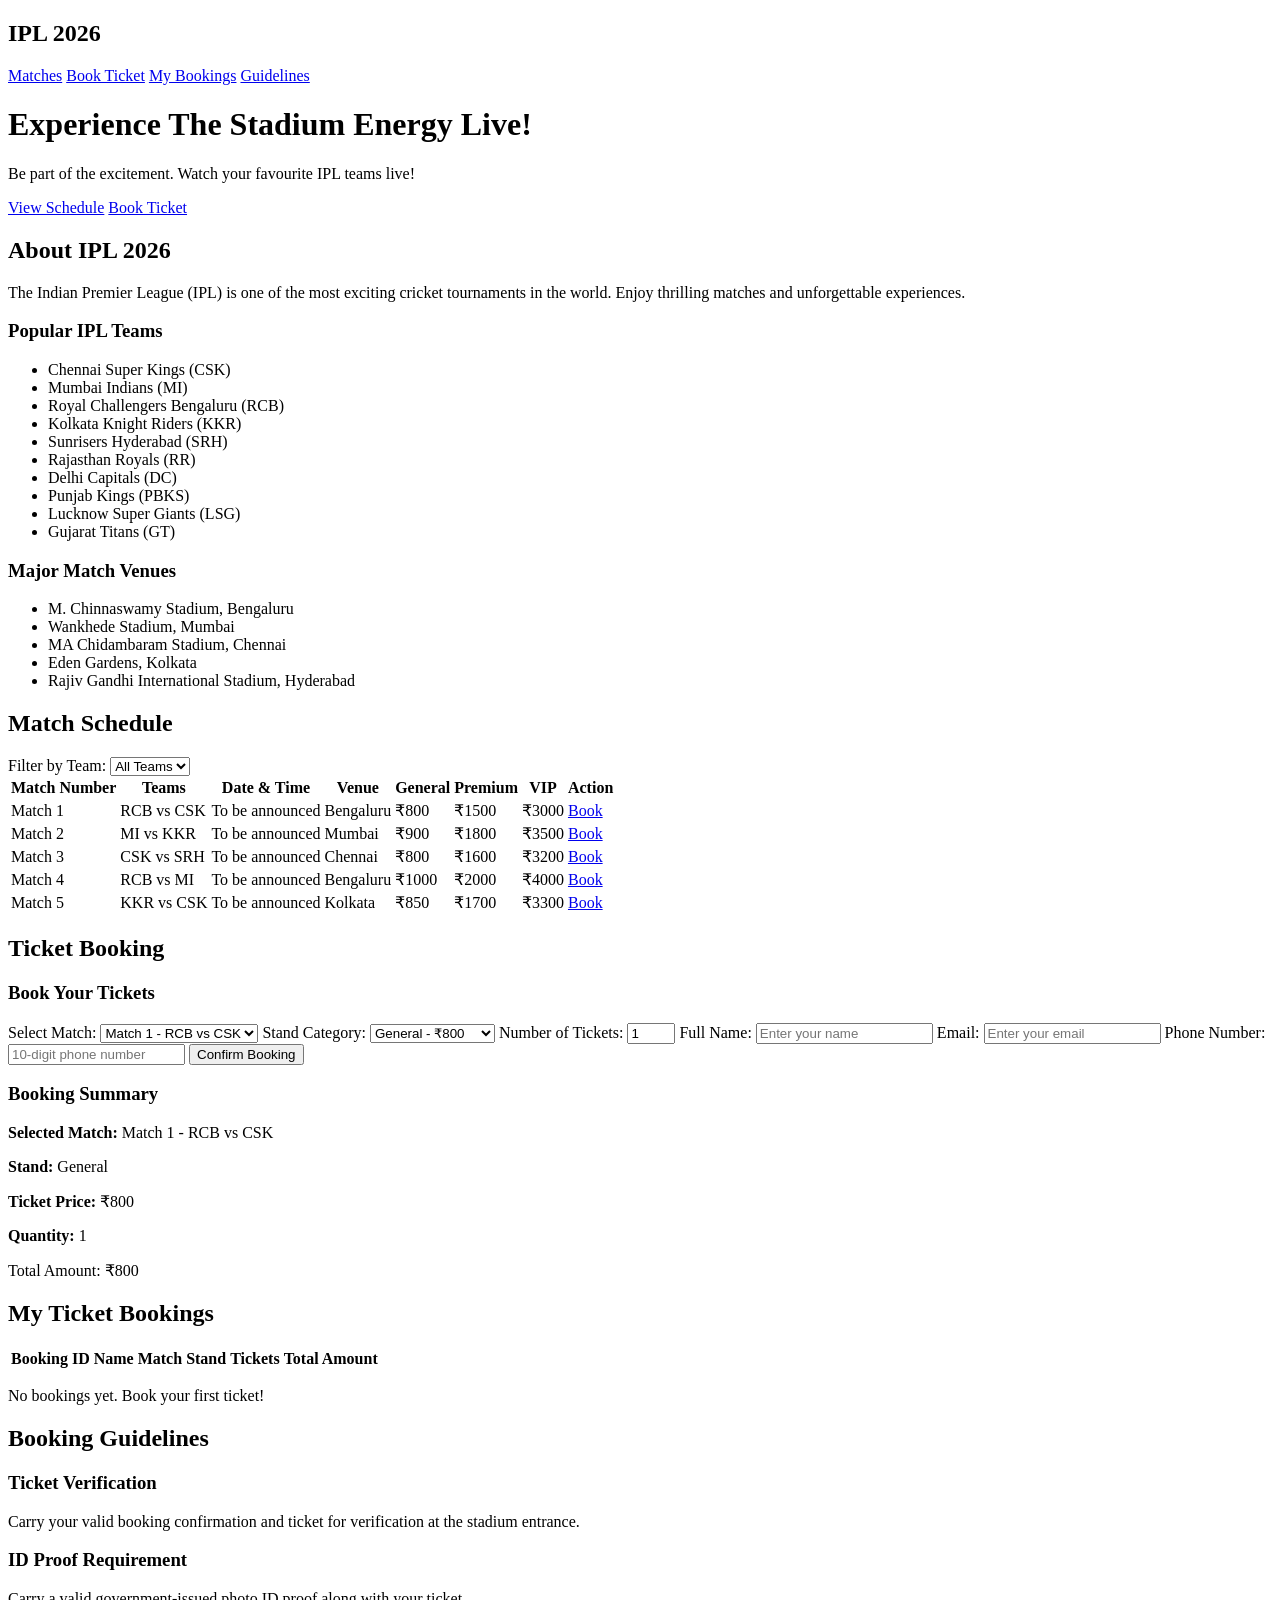
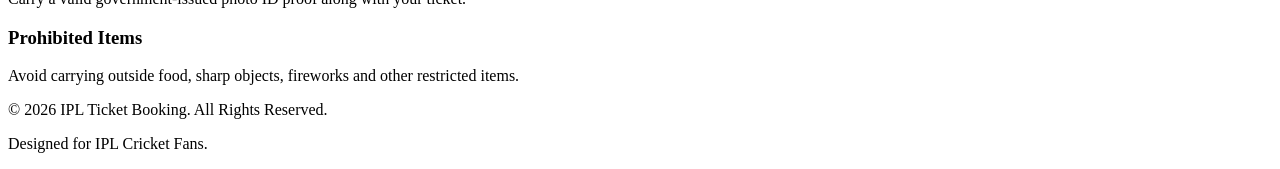
==== index.html @ 73e400c8 "Add index.html." ====
<!DOCTYPE html>
<html lang="en">

<head>
    <meta charset="UTF-8">
    <meta name="viewport" content="width=device-width, initial-scale=1.0">
    <title>IPL Ticket Booking</title>

    <link rel="stylesheet" href="style.css">
</head>

<body>

    <!-- Navigation Bar -->
    <nav>
        <h2>IPL 2026</h2>

        <div>
            <a href="#matches">Matches</a>
            <a href="#booking">Book Ticket</a>
            <a href="#mybookings">My Bookings</a>
            <a href="#guidelines">Guidelines</a>
        </div>
    </nav>

    <!-- Hero Section -->
    <header class="hero">
        <h1>Experience The Stadium Energy Live!</h1>
        <p>Be part of the excitement. Watch your favourite IPL teams live!</p>

        <a href="#matches" class="btn">View Schedule</a>
        <a href="#booking" class="btn">Book Ticket</a>
    </header>

    <!-- About IPL Section -->
    <section class="about" id="about">
        <h2>About IPL 2026</h2>

        <p>
            The Indian Premier League (IPL) is one of the most
            exciting cricket tournaments in the world.
            Enjoy thrilling matches and unforgettable experiences.
        </p>

        <h3>Popular IPL Teams</h3>
        <ul>
            <li>Chennai Super Kings (CSK)</li>
            <li>Mumbai Indians (MI)</li>
            <li>Royal Challengers Bengaluru (RCB)</li>
            <li>Kolkata Knight Riders (KKR)</li>
            <li>Sunrisers Hyderabad (SRH)</li>
            <li>Rajasthan Royals (RR)</li>
            <li>Delhi Capitals (DC)</li>
            <li>Punjab Kings (PBKS)</li>
            <li>Lucknow Super Giants (LSG)</li>
            <li>Gujarat Titans (GT)</li>
        </ul>

        <h3>Major Match Venues</h3>
        <ul>
            <li>M. Chinnaswamy Stadium, Bengaluru</li>
            <li>Wankhede Stadium, Mumbai</li>
            <li>MA Chidambaram Stadium, Chennai</li>
            <li>Eden Gardens, Kolkata</li>
            <li>Rajiv Gandhi International Stadium, Hyderabad</li>
        </ul>
    </section>

    <!-- Match Schedule -->
    <section class="schedule" id="matches">
        <h2>Match Schedule</h2>

        <div class="filter">
            <label for="teamFilter">Filter by Team:</label>

            <select id="teamFilter">
                <option value="all">All Teams</option>
                <option value="CSK">CSK</option>
                <option value="MI">MI</option>
                <option value="RCB">RCB</option>
                <option value="KKR">KKR</option>
                <option value="SRH">SRH</option>
            </select>
        </div>

        <div class="table-container">
            <table id="matchTable">
                <thead>
                    <tr>
                        <th>Match Number</th>
                        <th>Teams</th>
                        <th>Date & Time</th>
                        <th>Venue</th>
                        <th>General</th>
                        <th>Premium</th>
                        <th>VIP</th>
                        <th>Action</th>
                    </tr>
                </thead>

                <tbody>
                    <tr data-teams="RCB CSK">
                        <td>Match 1</td>
                        <td>RCB vs CSK</td>
                        <td>To be announced</td>
                        <td>Bengaluru</td>
                        <td>₹800</td>
                        <td>₹1500</td>
                        <td>₹3000</td>
                        <td><a href="#booking" class="book-btn" data-match="Match 1 - RCB vs CSK">Book</a></td>
                    </tr>

                    <tr data-teams="MI KKR">
                        <td>Match 2</td>
                        <td>MI vs KKR</td>
                        <td>To be announced</td>
                        <td>Mumbai</td>
                        <td>₹900</td>
                        <td>₹1800</td>
                        <td>₹3500</td>
                        <td><a href="#booking" class="book-btn" data-match="Match 2 - MI vs KKR">Book</a></td>
                    </tr>

                    <tr data-teams="CSK SRH">
                        <td>Match 3</td>
                        <td>CSK vs SRH</td>
                        <td>To be announced</td>
                        <td>Chennai</td>
                        <td>₹800</td>
                        <td>₹1600</td>
                        <td>₹3200</td>
                        <td><a href="#booking" class="book-btn" data-match="Match 3 - CSK vs SRH">Book</a></td>
                    </tr>

                    <tr data-teams="RCB MI">
                        <td>Match 4</td>
                        <td>RCB vs MI</td>
                        <td>To be announced</td>
                        <td>Bengaluru</td>
                        <td>₹1000</td>
                        <td>₹2000</td>
                        <td>₹4000</td>
                        <td><a href="#booking" class="book-btn" data-match="Match 4 - RCB vs MI">Book</a></td>
                    </tr>

                    <tr data-teams="KKR CSK">
                        <td>Match 5</td>
                        <td>KKR vs CSK</td>
                        <td>To be announced</td>
                        <td>Kolkata</td>
                        <td>₹850</td>
                        <td>₹1700</td>
                        <td>₹3300</td>
                        <td><a href="#booking" class="book-btn" data-match="Match 5 - KKR vs CSK">Book</a></td>
                    </tr>
                </tbody>
            </table>
        </div>
    </section>

    <!-- Ticket Booking Section -->
    <section class="booking" id="booking">
        <h2>Ticket Booking</h2>

        <div class="booking-container">

            <form class="booking-form" id="bookingForm">
                <h3>Book Your Tickets</h3>

                <label for="match">Select Match:</label>
                <select id="match" required>
                    <option value="Match 1 - RCB vs CSK">Match 1 - RCB vs CSK</option>
                    <option value="Match 2 - MI vs KKR">Match 2 - MI vs KKR</option>
                    <option value="Match 3 - CSK vs SRH">Match 3 - CSK vs SRH</option>
                    <option value="Match 4 - RCB vs MI">Match 4 - RCB vs MI</option>
                    <option value="Match 5 - KKR vs CSK">Match 5 - KKR vs CSK</option>
                </select>

                <label for="stand">Stand Category:</label>
                <select id="stand">
                    <option value="General">General - ₹800</option>
                    <option value="Premium">Premium - ₹1500</option>
                    <option value="VIP">VIP - ₹3000</option>
                </select>

                <label for="quantity">Number of Tickets:</label>
                <input type="number" id="quantity" min="1" max="10" value="1" required>

                <label for="name">Full Name:</label>
                <input type="text" id="name" placeholder="Enter your name" required>

                <label for="email">Email:</label>
                <input type="email" id="email" placeholder="Enter your email" required>

                <label for="phone">Phone Number:</label>
                <input type="tel" id="phone" placeholder="10-digit phone number"
                    pattern="[0-9]{10}" maxlength="10" required>

                <button type="submit" class="btn">Confirm Booking</button>
            </form>

            <!-- Booking Summary Card -->
            <div class="summary">
                <h3>Booking Summary</h3>

                <p><b>Selected Match:</b> <span id="summaryMatch">Match 1 - RCB vs CSK</span></p>
                <p><b>Stand:</b> <span id="summaryStand">General</span></p>
                <p><b>Ticket Price:</b> ₹<span id="summaryPrice">800</span></p>
                <p><b>Quantity:</b> <span id="summaryQuantity">1</span></p>

                <p class="total">
                    Total Amount: ₹<span id="totalAmount">800</span>
                </p>
            </div>

        </div>
    </section>

    <!-- My Bookings -->
    <section class="mybookings" id="mybookings">
        <h2>My Ticket Bookings</h2>

        <div class="table-container">
            <table>
                <thead>
                    <tr>
                        <th>Booking ID</th>
                        <th>Name</th>
                        <th>Match</th>
                        <th>Stand</th>
                        <th>Tickets</th>
                        <th>Total Amount</th>
                    </tr>
                </thead>

                <tbody id="bookingRecords">
                </tbody>
            </table>
        </div>

        <p id="emptyMessage">No bookings yet. Book your first ticket!</p>
    </section>

    <!-- Guidelines -->
    <section class="guidelines" id="guidelines">
        <h2>Booking Guidelines</h2>

        <div class="guideline-container">

            <div class="guideline-card">
                <h3>Ticket Verification</h3>
                <p>Carry your valid booking confirmation and ticket for verification at the stadium entrance.</p>
            </div>

            <div class="guideline-card">
                <h3>ID Proof Requirement</h3>
                <p>Carry a valid government-issued photo ID proof along with your ticket.</p>
            </div>

            <div class="guideline-card">
                <h3>Prohibited Items</h3>
                <p>Avoid carrying outside food, sharp objects, fireworks and other restricted items.</p>
            </div>

        </div>
    </section>

    <!-- Footer -->
    <footer>
        <p>&copy; 2026 IPL Ticket Booking. All Rights Reserved.</p>
        <p>Designed for IPL Cricket Fans.</p>
    </footer>

    <script src="script.js"></script>

</body>
</html>
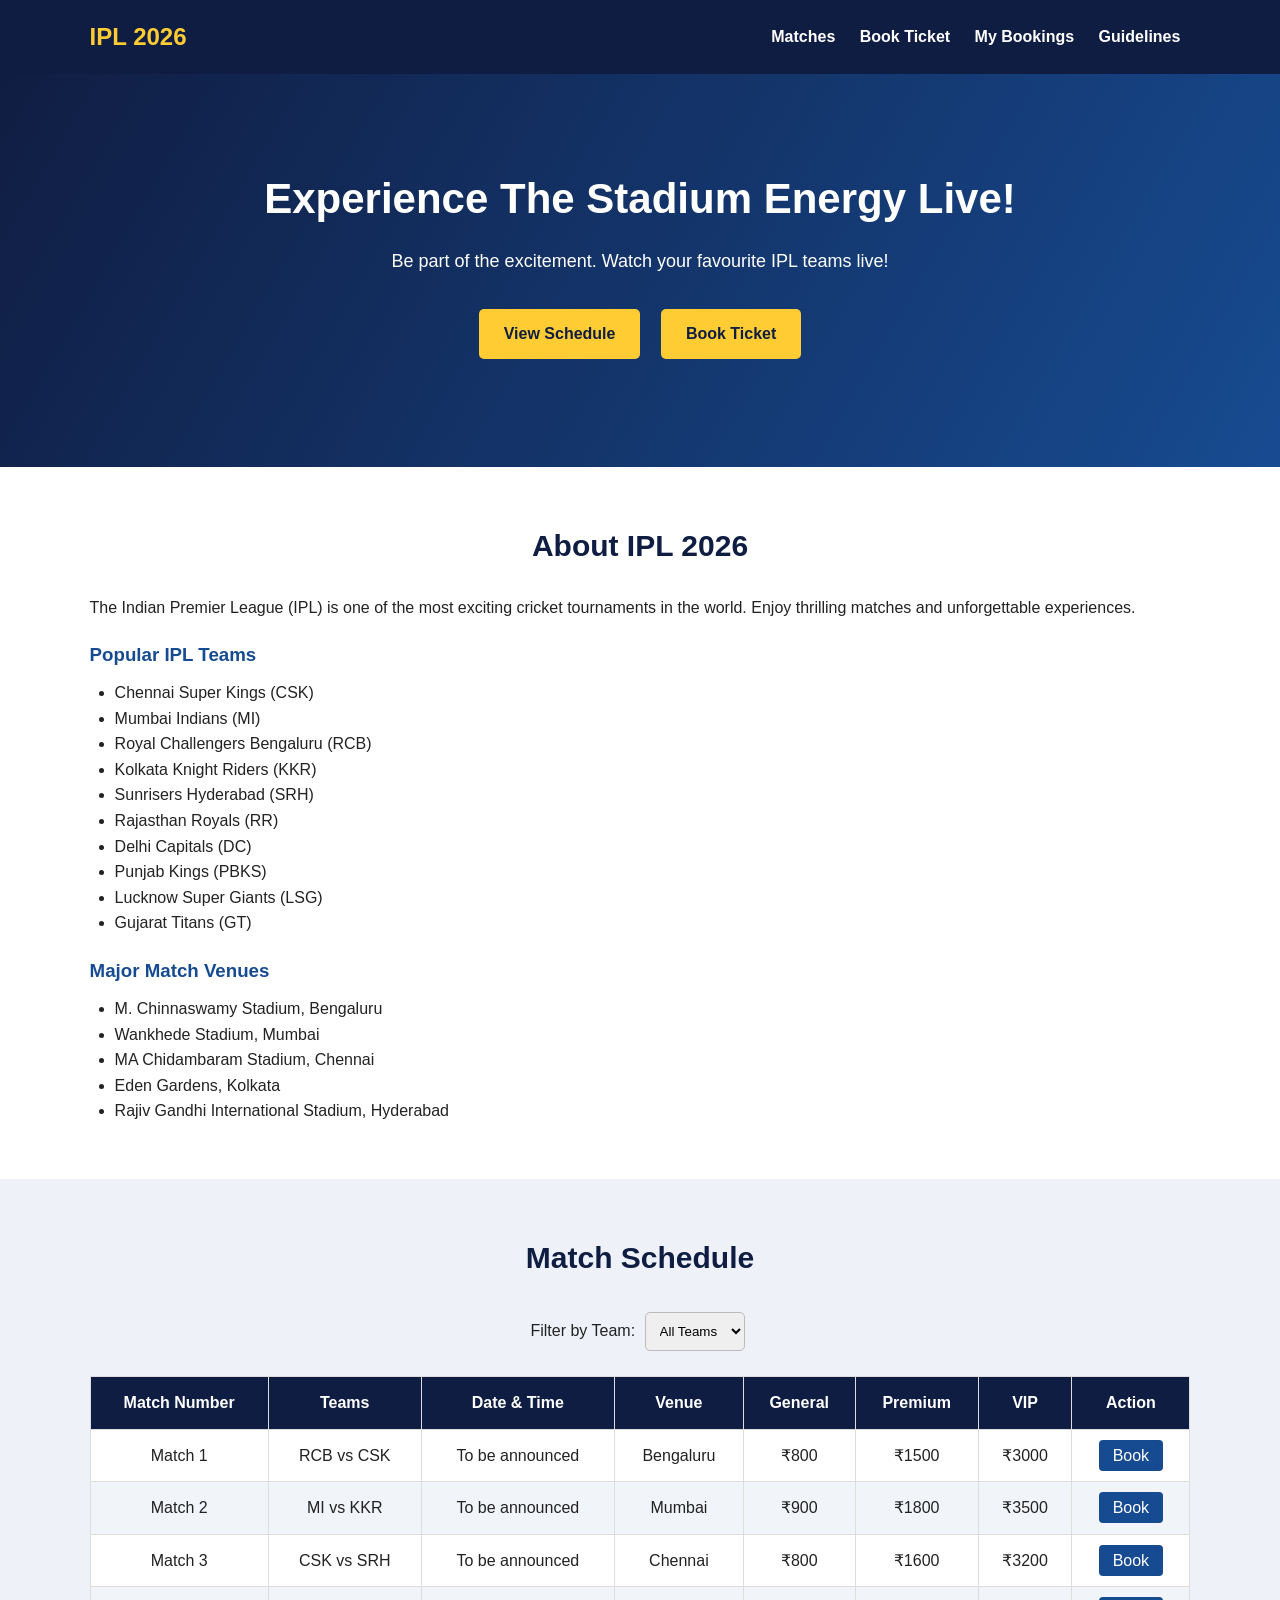
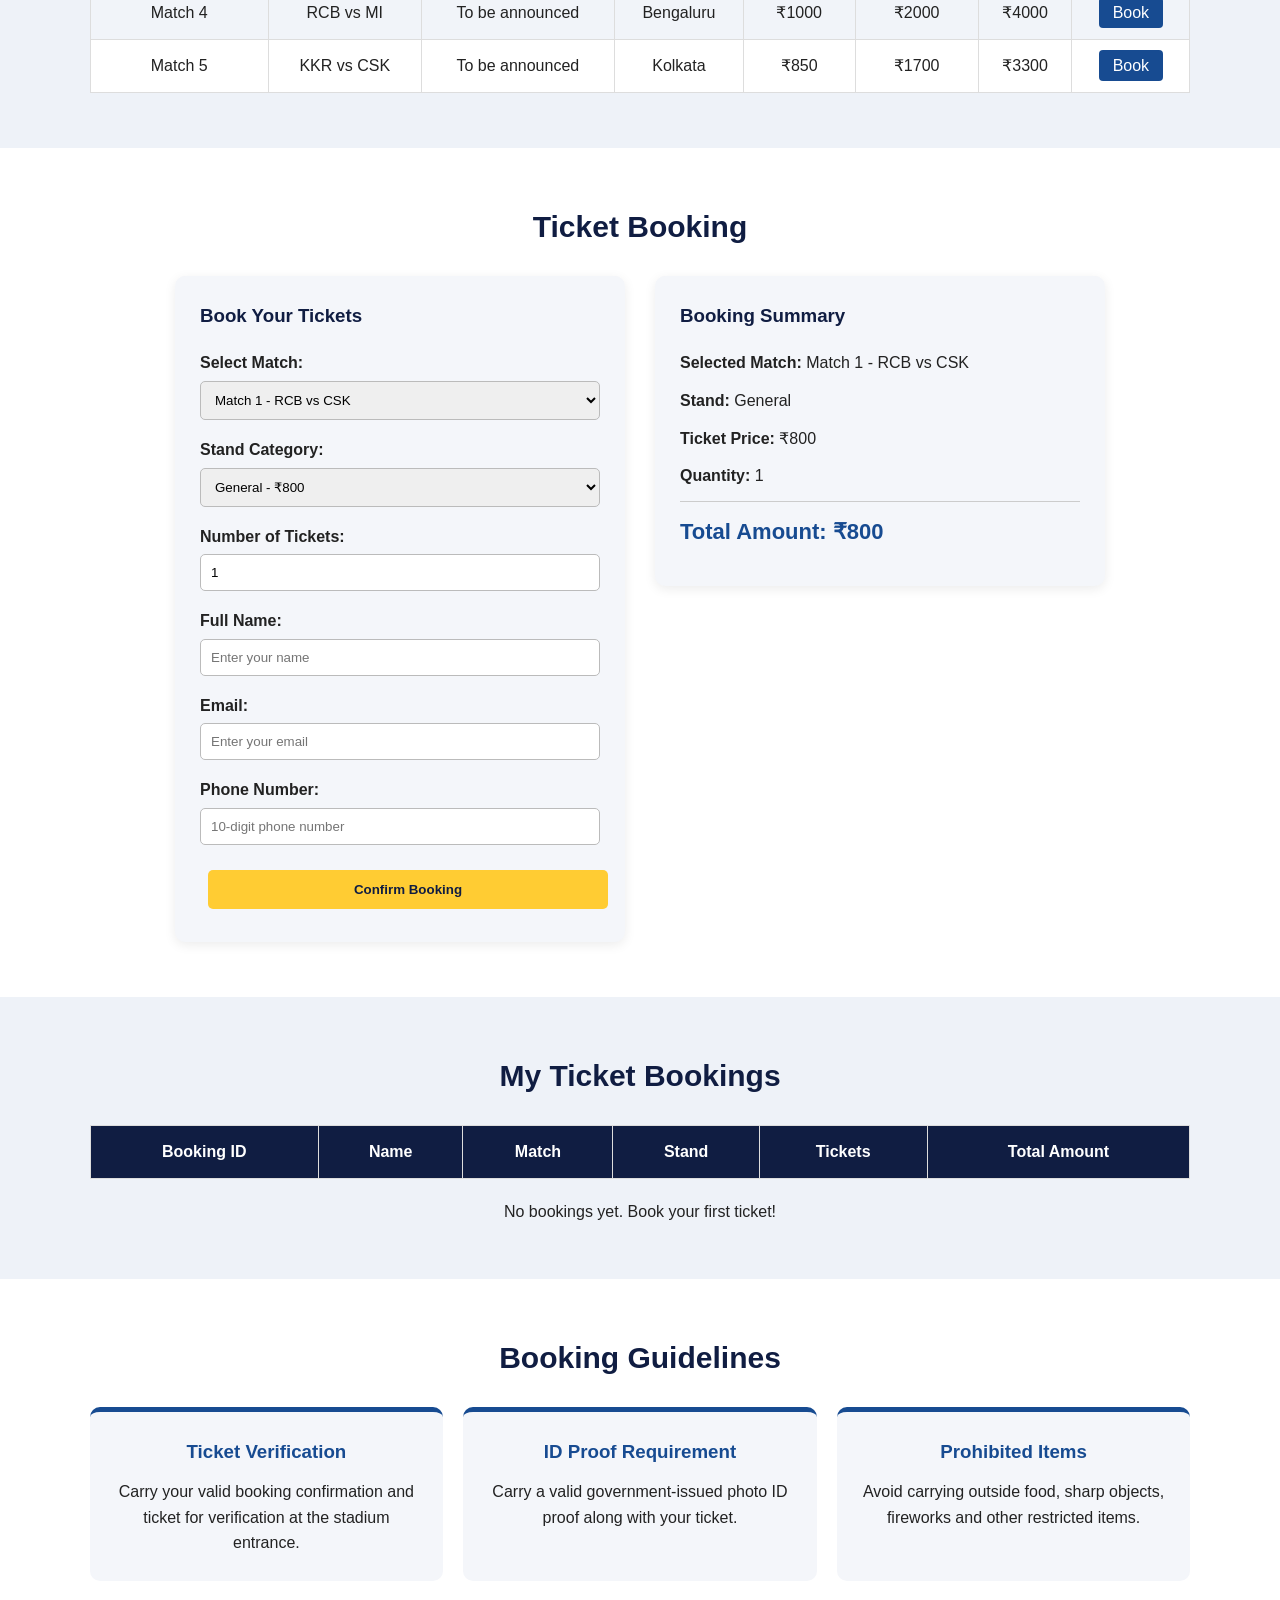
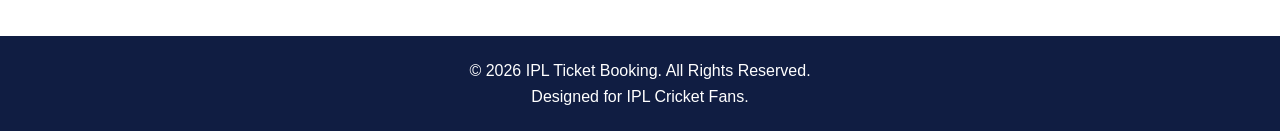
==== commit 3c416b42: "Update index.html" ====
--- a/index.html
+++ b/index.html
@@ -7,7 +7,7 @@
     <meta name="viewport" content="width=device-width, initial-scale=1.0">
     <title>IPL Ticket Booking</title>
 
-    <link rel="stylesheet" href="style.css">
+    <link rel="stylesheet" href="styles.css">
 </head>
 
 <body>
--- a/styles.css
+++ b/styles.css
@@ -0,0 +1,294 @@
+:root {
+    --primary: #101d42;
+    --accent: #ffcc33;
+    --background: #f4f6fa;
+    --text: #222;
+}
+/* General Styling */
+* {
+    margin: 0;
+    padding: 0;
+    box-sizing: border-box;
+    font-family: Arial, sans-serif;
+}
+
+html {
+    scroll-behavior: smooth;
+}
+
+body {
+    background-color: #f4f6fa;
+    color: #222;
+    line-height: 1.6;
+}
+
+/* Navigation Bar */
+nav {
+    background-color: #101d42;
+    position: fixed;
+    top: 0;
+    width: 100%;
+    color: white;
+    padding: 18px 7%;
+    display: flex;
+    justify-content: space-between;
+    align-items: center;
+    flex-wrap: wrap;
+    gap: 15px;
+}
+
+nav h2 {
+    color: #ffcc33;
+}
+
+nav a {
+    color: white;
+    text-decoration: none;
+    margin: 0 10px;
+    font-weight: bold;
+}
+
+nav a:hover {
+    color: #ffcc33;
+}
+
+/* Hero Section */
+.hero {
+    background: linear-gradient(120deg, #101d42, #174b91);
+    color: white;
+    text-align: center;
+    padding: 100px 20px;
+    margin-top: 65px;
+}
+
+.hero h1 {
+    font-size: 42px;
+    margin-bottom: 15px;
+}
+
+.hero p {
+    font-size: 18px;
+    margin-bottom: 25px;
+}
+
+/* Buttons */
+.btn {
+    display: inline-block;
+    background-color: #ffcc33;
+    color: #101d42;
+    padding: 12px 25px;
+    margin: 8px;
+    text-decoration: none;
+    border-radius: 5px;
+    font-weight: bold;
+    border: none;
+    cursor: pointer;
+}
+
+.btn:hover {
+    background-color: #f0b900;
+}
+
+/* Common Sections */
+section {
+    padding: 55px 7%;
+}
+
+section h2 {
+    text-align: center;
+    color: #101d42;
+    margin-bottom: 25px;
+    font-size: 30px;
+}
+
+/* About Section */
+.about {
+    background-color: white;
+}
+
+.about h3 {
+    color: #174b91;
+    margin: 20px 0 10px;
+}
+
+.about ul {
+    padding-left: 25px;
+}
+
+/* Match Schedule */
+.schedule {
+    background-color: #eef2f8;
+}
+
+.filter {
+    text-align: center;
+    margin-bottom: 20px;
+}
+
+select, input {
+    padding: 10px;
+    border: 1px solid #bbb;
+    border-radius: 5px;
+    margin: 5px;
+}
+
+.table-container {
+    overflow-x: auto;
+}
+
+table {
+    width: 100%;
+    border-collapse: collapse;
+    background-color: white;
+    min-width: 750px;
+}
+
+th, td {
+    padding: 13px;
+    text-align: center;
+    border: 1px solid #ddd;
+}
+
+th {
+    background-color: #101d42;
+    color: white;
+}
+
+tr:nth-child(even) {
+    background-color: #f1f4f9;
+}
+
+.book-btn {
+    background-color: #174b91;
+    color: white;
+    padding: 7px 14px;
+    text-decoration: none;
+    border-radius: 4px;
+}
+
+.book-btn:hover {
+    background-color: #0b2e60;
+}
+
+/* Booking Section */
+.booking {
+    background-color: white;
+}
+
+.booking-container {
+    display: flex;
+    justify-content: center;
+    align-items: flex-start;
+    gap: 30px;
+    flex-wrap: wrap;
+}
+
+.booking-form, .summary {
+    background-color: #f4f6fa;
+    padding: 25px;
+    border-radius: 10px;
+    width: 100%;
+    max-width: 450px;
+    box-shadow: 0 3px 12px rgba(0,0,0,0.08);
+}
+
+.booking-form h3, .summary h3 {
+    color: #101d42;
+    margin-bottom: 20px;
+}
+
+.booking-form label {
+    display: block;
+    margin-top: 12px;
+    font-weight: bold;
+}
+
+.booking-form input,
+.booking-form select {
+    width: 100%;
+    margin: 5px 0;
+}
+
+.booking-form button {
+    width: 100%;
+    margin-top: 20px;
+}
+
+.summary p {
+    margin: 12px 0;
+}
+
+.total {
+    font-size: 22px;
+    font-weight: bold;
+    color: #174b91;
+    border-top: 1px solid #ccc;
+    padding-top: 12px;
+}
+
+/* My Bookings */
+.mybookings {
+    background-color: #eef2f8;
+}
+
+#emptyMessage {
+    text-align: center;
+    margin-top: 20px;
+}
+
+/* Guidelines */
+.guidelines {
+    background-color: white;
+}
+
+.guideline-container {
+    display: grid;
+    grid-template-columns: repeat(3, 1fr);
+    gap: 20px;
+}
+
+.guideline-card {
+    background-color: #f4f6fa;
+    padding: 25px;
+    text-align: center;
+    border-radius: 10px;
+    border-top: 5px solid #174b91;
+}
+
+.guideline-card h3 {
+    color: #174b91;
+    margin-bottom: 12px;
+}
+
+/* Footer */
+footer {
+    background-color: #101d42;
+    color: white;
+    text-align: center;
+    padding: 22px;
+}
+
+/* Responsive Design */
+@media (max-width: 768px) {
+    nav {
+        flex-direction: column;
+        text-align: center;
+    }
+
+    nav a {
+        display: inline-block;
+        margin: 5px;
+    }
+
+    .hero h1 {
+        font-size: 30px;
+    }
+
+    .guideline-container {
+        grid-template-columns: 1fr;
+    }
+
+    section {
+        padding: 40px 5%;
+    }
+}
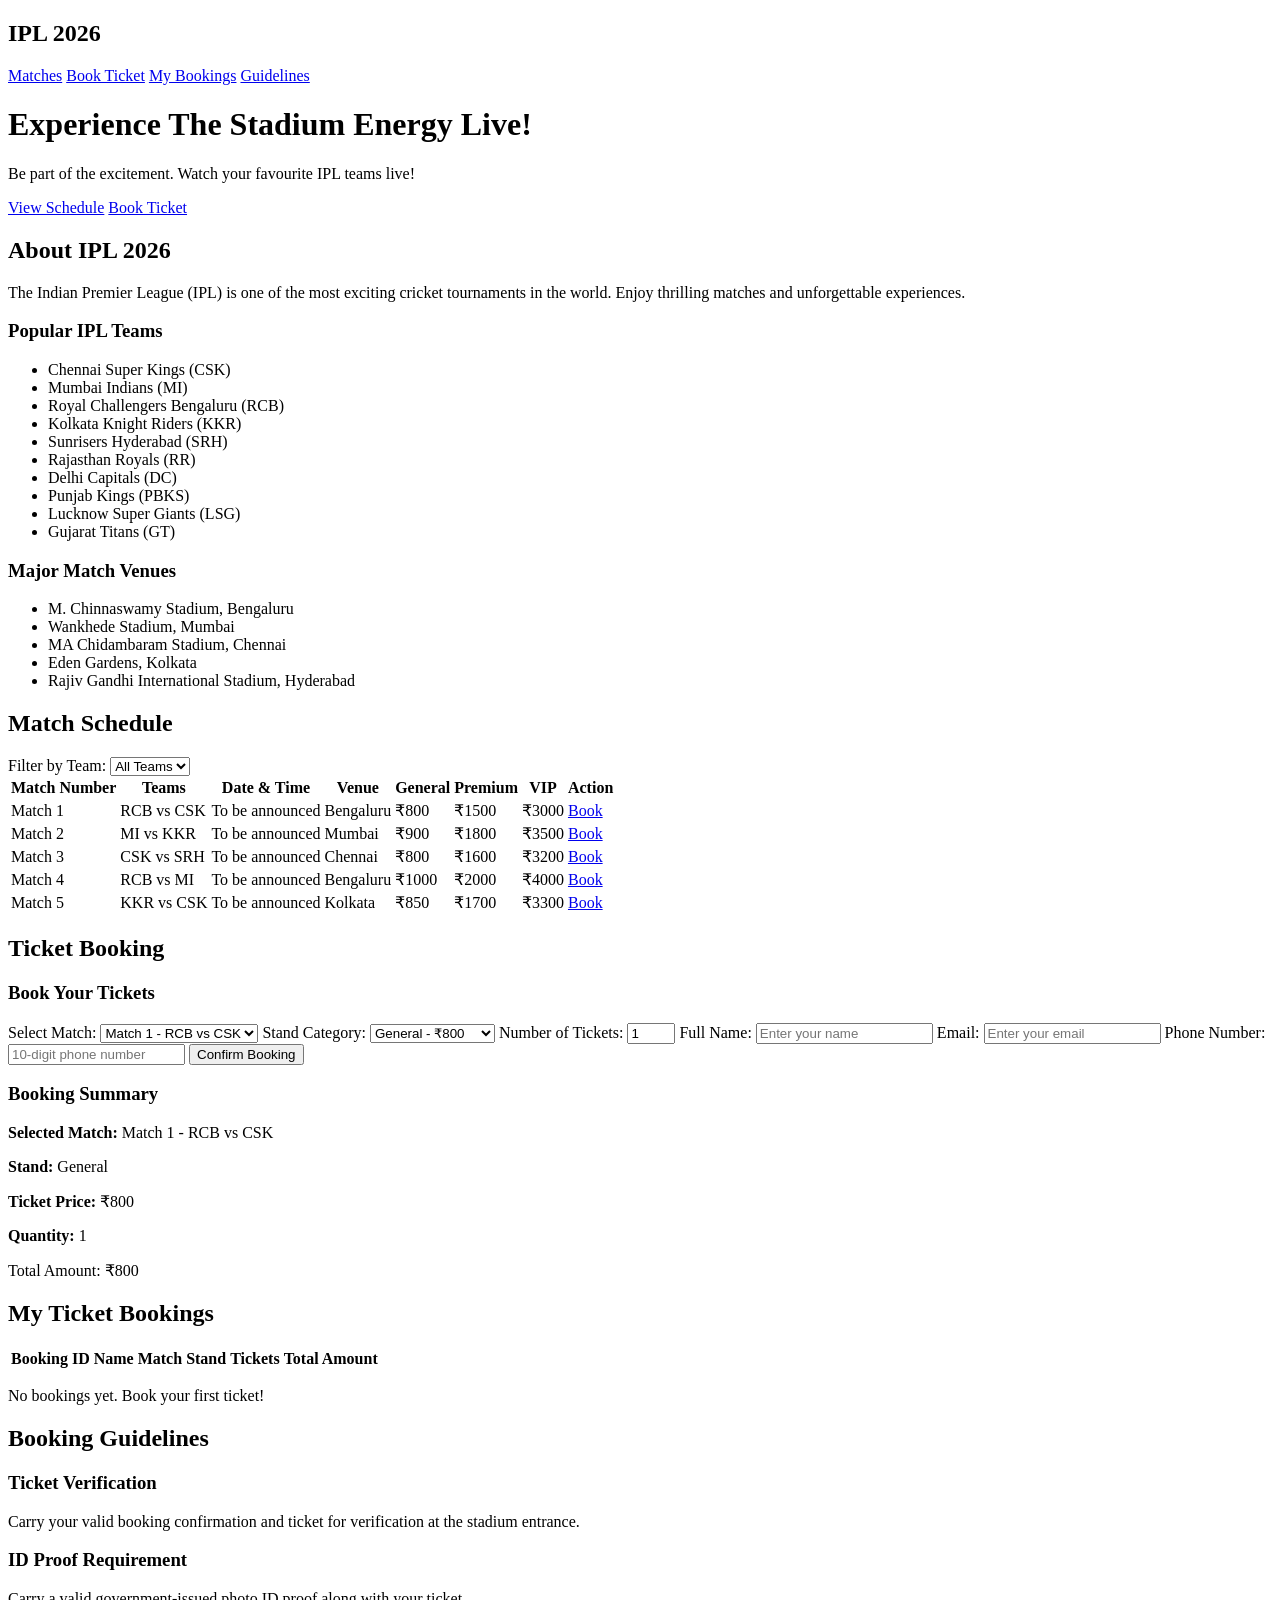
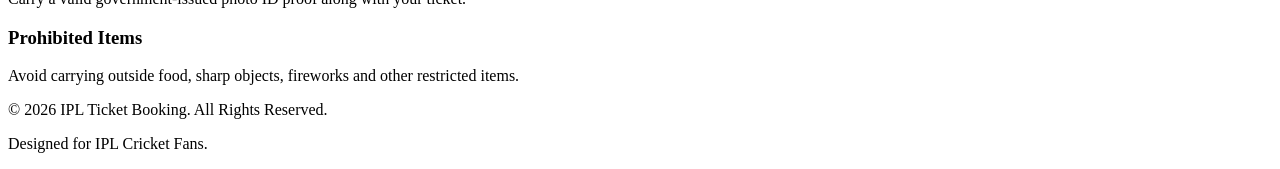
==== commit 2935c211: "Update index.html for Activity 7" ====
--- a/index.html
+++ b/index.html
@@ -7,7 +7,7 @@
     <meta name="viewport" content="width=device-width, initial-scale=1.0">
     <title>IPL Ticket Booking</title>
 
-    <link rel="stylesheet" href="styles.css">
+    <link rel="stylesheet" href="../CSS/styles.css">
 </head>
 
 <body>
@@ -18,7 +18,7 @@
 
         <div>
             <a href="#matches">Matches</a>
-            <a href="#booking">Book Ticket</a>
+            <a href="booking.html">Book Ticket</a>
             <a href="#mybookings">My Bookings</a>
             <a href="#guidelines">Guidelines</a>
         </div>
@@ -272,7 +272,8 @@
         <p>Designed for IPL Cricket Fans.</p>
     </footer>
 
-    <script src="script.js"></script>
+    
+    <script src="../JS/app.js"></script>
 
 </body>
 </html>
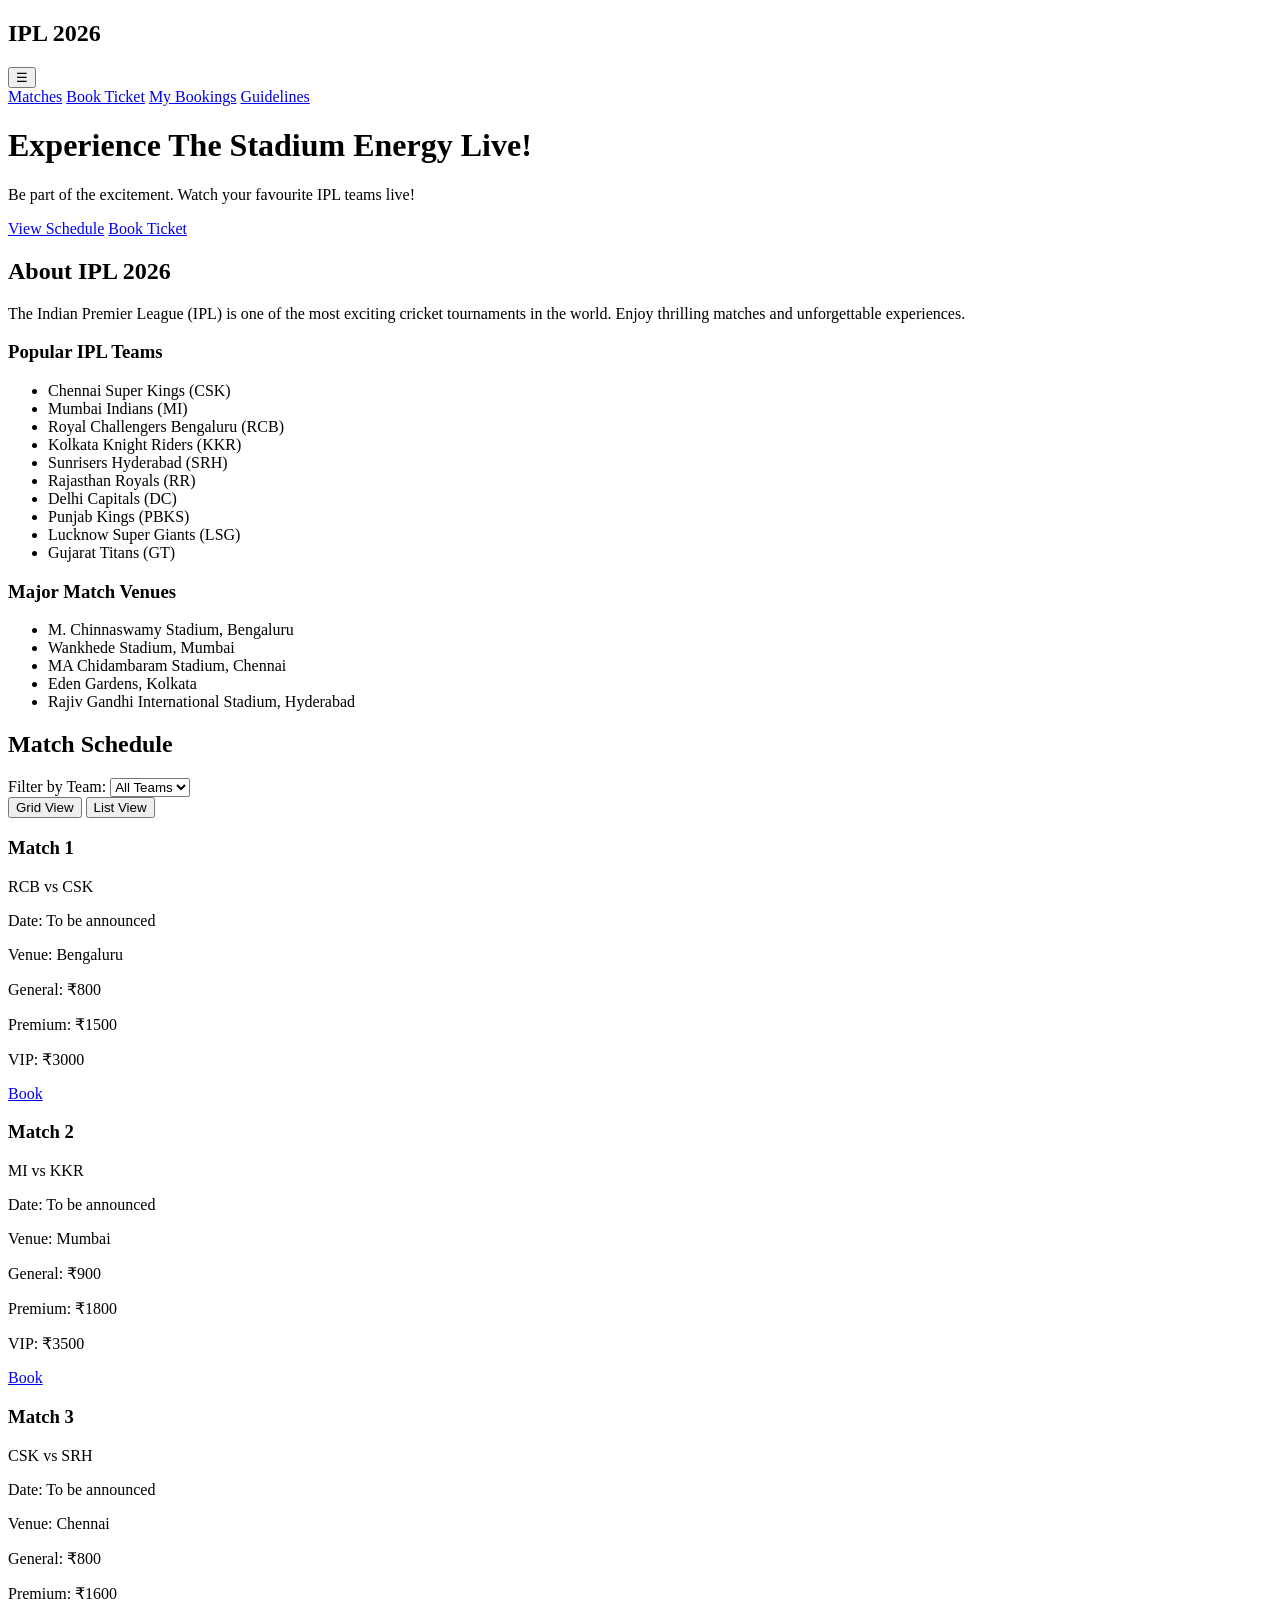
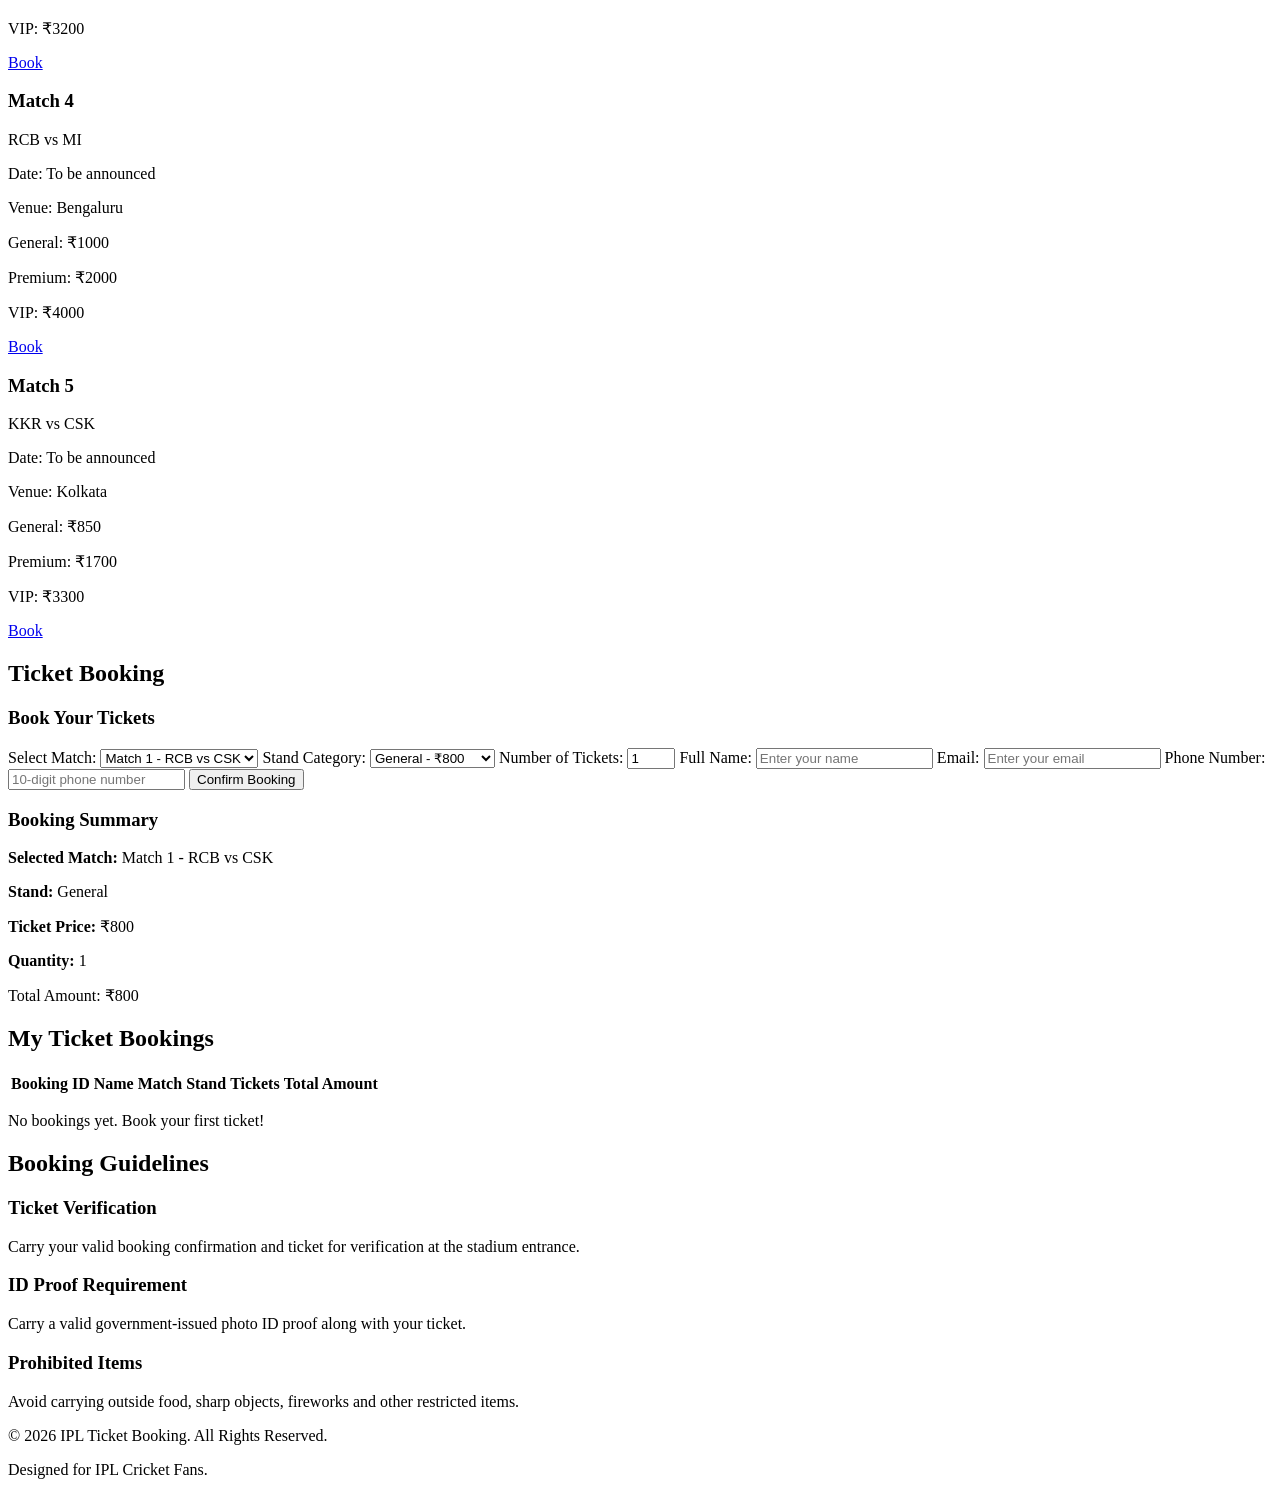
==== commit 338eb2c8: "Update index.html for Activity 8 responsive design" ====
--- a/index.html
+++ b/index.html
@@ -6,29 +6,30 @@
     <meta charset="UTF-8">
     <meta name="viewport" content="width=device-width, initial-scale=1.0">
     <title>IPL Ticket Booking</title>
-
     <link rel="stylesheet" href="../CSS/styles.css">
 </head>
 
 <body>
 
-    <!-- Navigation Bar -->
-    <nav>
-        <h2>IPL 2026</h2>
-
-        <div>
-            <a href="#matches">Matches</a>
-            <a href="booking.html">Book Ticket</a>
-            <a href="#mybookings">My Bookings</a>
-            <a href="#guidelines">Guidelines</a>
-        </div>
-    </nav>
+   <nav>
+    <h2>IPL 2026</h2>
+
+    <button class="menu-toggle" id="menuToggle">
+        ☰
+    </button>
+
+    <div class="nav-links" id="navLinks">
+        <a href="#matches">Matches</a>
+        <a href="booking.html">Book Ticket</a>
+        <a href="#mybookings">My Bookings</a>
+        <a href="#guidelines">Guidelines</a>
+    </div>
+</nav>
 
     <!-- Hero Section -->
     <header class="hero">
         <h1>Experience The Stadium Energy Live!</h1>
         <p>Be part of the excitement. Watch your favourite IPL teams live!</p>
-
         <a href="#matches" class="btn">View Schedule</a>
         <a href="#booking" class="btn">Book Ticket</a>
     </header>
@@ -36,7 +37,6 @@
     <!-- About IPL Section -->
     <section class="about" id="about">
         <h2>About IPL 2026</h2>
-
         <p>
             The Indian Premier League (IPL) is one of the most
             exciting cricket tournaments in the world.
@@ -73,7 +73,6 @@
 
         <div class="filter">
             <label for="teamFilter">Filter by Team:</label>
-
             <select id="teamFilter">
                 <option value="all">All Teams</option>
                 <option value="CSK">CSK</option>
@@ -83,79 +82,69 @@
                 <option value="SRH">SRH</option>
             </select>
         </div>
-
-        <div class="table-container">
-            <table id="matchTable">
-                <thead>
-                    <tr>
-                        <th>Match Number</th>
-                        <th>Teams</th>
-                        <th>Date & Time</th>
-                        <th>Venue</th>
-                        <th>General</th>
-                        <th>Premium</th>
-                        <th>VIP</th>
-                        <th>Action</th>
-                    </tr>
-                </thead>
-
-                <tbody>
-                    <tr data-teams="RCB CSK">
-                        <td>Match 1</td>
-                        <td>RCB vs CSK</td>
-                        <td>To be announced</td>
-                        <td>Bengaluru</td>
-                        <td>₹800</td>
-                        <td>₹1500</td>
-                        <td>₹3000</td>
-                        <td><a href="#booking" class="book-btn" data-match="Match 1 - RCB vs CSK">Book</a></td>
-                    </tr>
-
-                    <tr data-teams="MI KKR">
-                        <td>Match 2</td>
-                        <td>MI vs KKR</td>
-                        <td>To be announced</td>
-                        <td>Mumbai</td>
-                        <td>₹900</td>
-                        <td>₹1800</td>
-                        <td>₹3500</td>
-                        <td><a href="#booking" class="book-btn" data-match="Match 2 - MI vs KKR">Book</a></td>
-                    </tr>
-
-                    <tr data-teams="CSK SRH">
-                        <td>Match 3</td>
-                        <td>CSK vs SRH</td>
-                        <td>To be announced</td>
-                        <td>Chennai</td>
-                        <td>₹800</td>
-                        <td>₹1600</td>
-                        <td>₹3200</td>
-                        <td><a href="#booking" class="book-btn" data-match="Match 3 - CSK vs SRH">Book</a></td>
-                    </tr>
-
-                    <tr data-teams="RCB MI">
-                        <td>Match 4</td>
-                        <td>RCB vs MI</td>
-                        <td>To be announced</td>
-                        <td>Bengaluru</td>
-                        <td>₹1000</td>
-                        <td>₹2000</td>
-                        <td>₹4000</td>
-                        <td><a href="#booking" class="book-btn" data-match="Match 4 - RCB vs MI">Book</a></td>
-                    </tr>
-
-                    <tr data-teams="KKR CSK">
-                        <td>Match 5</td>
-                        <td>KKR vs CSK</td>
-                        <td>To be announced</td>
-                        <td>Kolkata</td>
-                        <td>₹850</td>
-                        <td>₹1700</td>
-                        <td>₹3300</td>
-                        <td><a href="#booking" class="book-btn" data-match="Match 5 - KKR vs CSK">Book</a></td>
-                    </tr>
-                </tbody>
-            </table>
+        <!-- Grid and List View Buttons -->
+        <div class="view-controls">
+        <button type="button" id="gridViewBtn">Grid View</button>
+        <button type="button" id="listViewBtn">List View</button>
+    </div>
+
+        <div class="matches-container">
+
+            <div class="match-card" data-teams="RCB CSK">
+                <h3>Match 1</h3>
+                <p>RCB vs CSK</p>
+                <p>Date: To be announced</p>
+                <p>Venue: Bengaluru</p>
+                <p>General: ₹800</p>
+                <p>Premium: ₹1500</p>
+                <p>VIP: ₹3000</p>
+                <a href="#booking" class="book-btn" data-match="Match 1 - RCB vs CSK">Book</a>
+            </div>
+
+            <div class="match-card" data-teams="MI KKR">
+                <h3>Match 2</h3>
+                <p>MI vs KKR</p>
+                <p>Date: To be announced</p>
+                <p>Venue: Mumbai</p>
+                <p>General: ₹900</p>
+                <p>Premium: ₹1800</p>
+                <p>VIP: ₹3500</p>
+                <a href="#booking" class="book-btn" data-match="Match 2 - MI vs KKR">Book</a>
+            </div>
+
+            <div class="match-card" data-teams="CSK SRH">
+                <h3>Match 3</h3>
+                <p>CSK vs SRH</p>
+                <p>Date: To be announced</p>
+                <p>Venue: Chennai</p>
+                <p>General: ₹800</p>
+                <p>Premium: ₹1600</p>
+                <p>VIP: ₹3200</p>
+                <a href="#booking" class="book-btn" data-match="Match 3 - CSK vs SRH">Book</a>
+            </div>
+
+            <div class="match-card" data-teams="RCB MI">
+                <h3>Match 4</h3>
+                <p>RCB vs MI</p>
+                <p>Date: To be announced</p>
+                <p>Venue: Bengaluru</p>
+                <p>General: ₹1000</p>
+                <p>Premium: ₹2000</p>
+                <p>VIP: ₹4000</p>
+                <a href="#booking" class="book-btn" data-match="Match 4 - RCB vs MI">Book</a>
+            </div>
+
+            <div class="match-card" data-teams="KKR CSK">
+                <h3>Match 5</h3>
+                <p>KKR vs CSK</p>
+                <p>Date: To be announced</p>
+                <p>Venue: Kolkata</p>
+                <p>General: ₹850</p>
+                <p>Premium: ₹1700</p>
+                <p>VIP: ₹3300</p>
+                <a href="#booking" class="book-btn" data-match="Match 5 - KKR vs CSK">Book</a>
+            </div>
+
         </div>
     </section>
 
@@ -203,12 +192,10 @@
             <!-- Booking Summary Card -->
             <div class="summary">
                 <h3>Booking Summary</h3>
-
                 <p><b>Selected Match:</b> <span id="summaryMatch">Match 1 - RCB vs CSK</span></p>
                 <p><b>Stand:</b> <span id="summaryStand">General</span></p>
                 <p><b>Ticket Price:</b> ₹<span id="summaryPrice">800</span></p>
                 <p><b>Quantity:</b> <span id="summaryQuantity">1</span></p>
-
                 <p class="total">
                     Total Amount: ₹<span id="totalAmount">800</span>
                 </p>
@@ -233,9 +220,7 @@
                         <th>Total Amount</th>
                     </tr>
                 </thead>
-
-                <tbody id="bookingRecords">
-                </tbody>
+                <tbody id="bookingRecords"></tbody>
             </table>
         </div>
 
@@ -272,7 +257,6 @@
         <p>Designed for IPL Cricket Fans.</p>
     </footer>
 
-    
     <script src="../JS/app.js"></script>
 
 </body>
